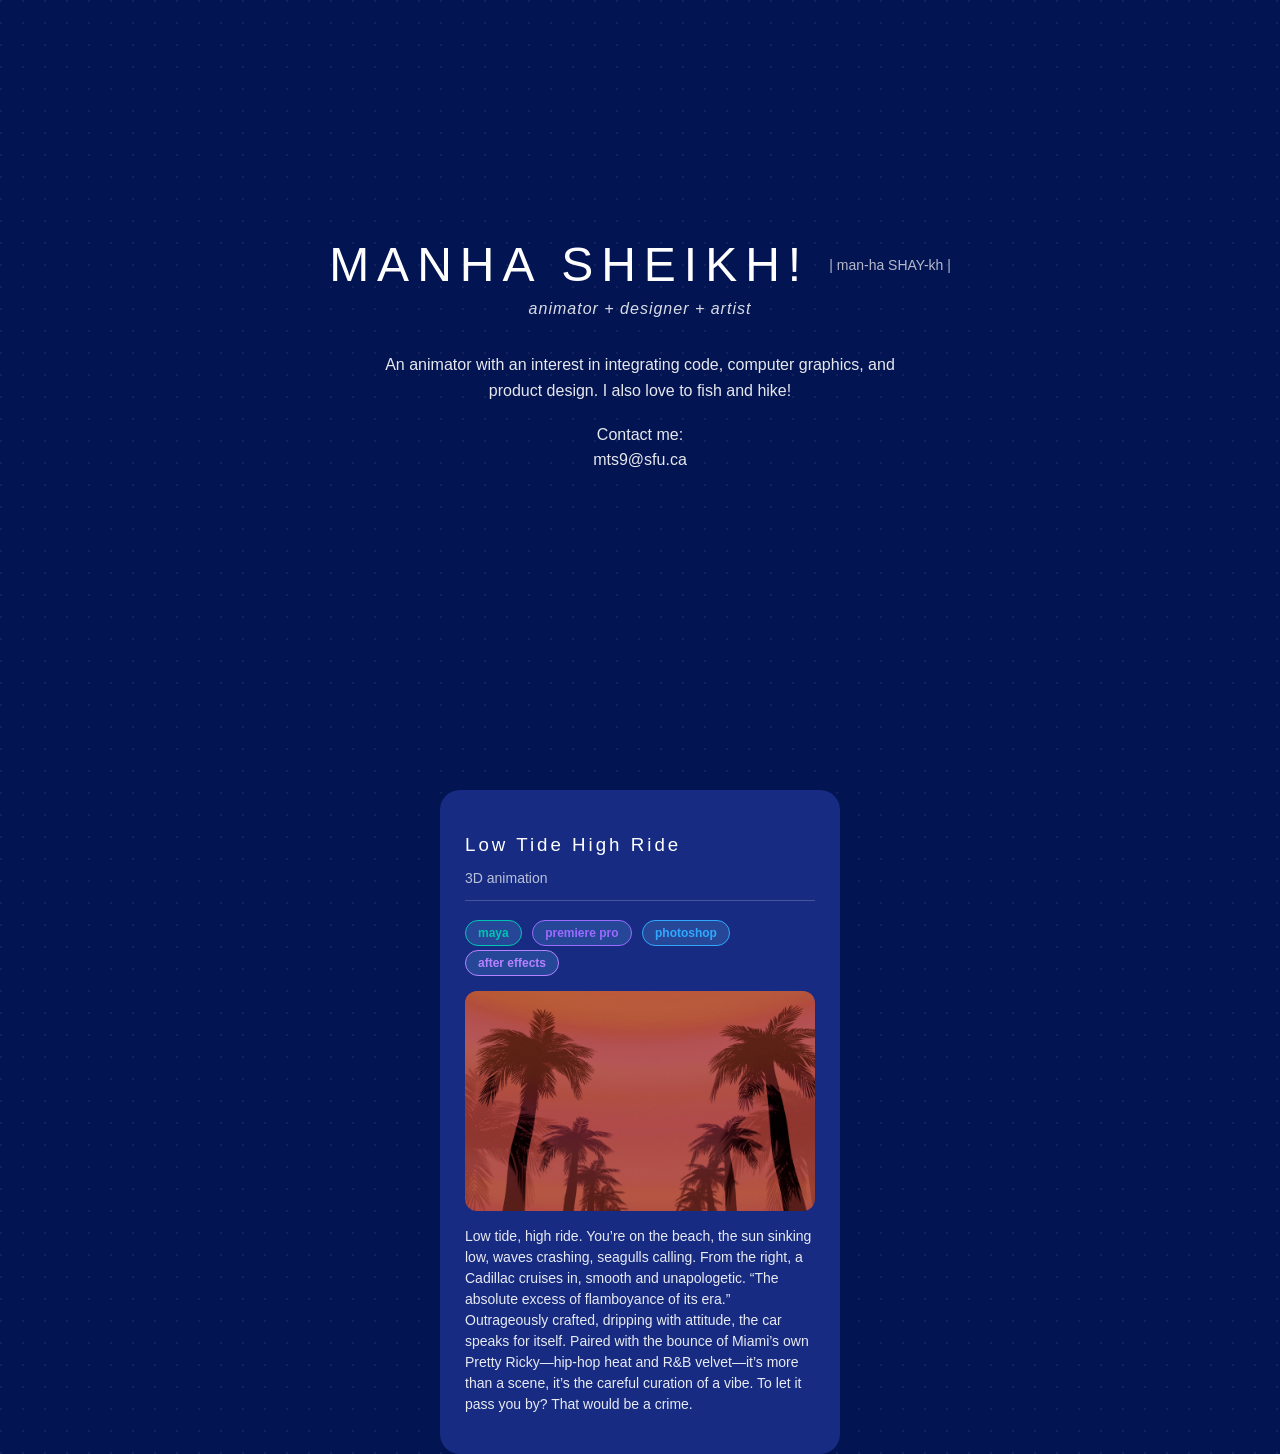
==== portfoliogit/site/index.html @ 8e882d0b "moved everything to one folder" ====
<!DOCTYPE html>
<html lang="en">
<head>
    <meta charset="UTF-8" />
    <meta name="viewport" content="width=device-width, initial-scale=1.0" />
    <title>Portfolio</title>
    <link rel="stylesheet" href="css/homesyle.css" />
</head>
<body>

    <div class="hero">
        <div class="name-area">
            <h1>MANHA SHEIKH!</h1>
            <span class="right-tag">| man-ha SHAY-kh |</span>
        </div>

        <p class="subtitle">animator + designer + artist</p>

        <p class="bio">
            An animator with an interest in integrating code, computer graphics, and 
            product design. I also love to fish and hike!
        </p>

        <p class="bio">
       Contact me:<br>
       mts9@sfu.ca
        </p>
    </div>

    <section class="projects">

        
        <div class="card" id="low-tide-high-ride">
            <h3>Low Tide High Ride</h3>
            <p class="category">3D animation</p>
            <hr>

            <div class="tags">
                <span class="tag" maya-tag="maya-tag">maya</span>
                <span class="tag" premirepro-tag="premirepro-tag">premiere pro</span>
                <span class="tag" photoshop-tag="photoshop-tag">photoshop</span>
                <span class="tag" aftereffects-tag="aftereffects-tag">after effects</span>
            </div>  

            
        <video class="card-media"
            src="img/scene2undertrees_10001.mp4"
            poster="img/scene2undertrees_10001.jpg"
            autoplay
            loop
            muted
            playsinline
        >
            Sorry, your browser doesn't support embedded videos.
        </video>


            <p class="desc">
                Low tide, high ride. You’re on the beach, the sun sinking low, waves crashing, seagulls calling. From the right, a Cadillac cruises in, smooth and unapologetic. “The absolute excess of flamboyance of its era.” Outrageously crafted, dripping with attitude, the car speaks for itself. Paired with the bounce of Miami’s own Pretty Ricky—hip-hop heat and R&B velvet—it’s more than a scene, it’s the careful curation of a vibe. To let it pass you by? That would be a crime.
            </p>


            <a href="lthr.html"
                class="card-overlay-link"
                aria-label="Open Low Tide High Ride case study"></a>

        </div>
        

        <!-- <div class="card">
            <h3>sumn else</h3>
            <p class="category">3D animation</p>
            <hr>

            <div class="tags">
                <span>Blender</span>
                <span>Cycles</span>
                <span>Keyframing</span>
                <span>Animation</span>
            </div>

            <img src="https://via.placeholder.com/350x220" alt="Project Image" />

            <p class="desc">
                Low tide. High ride. You're on the beach; the sun sinking low,
                warm colors spreading across the horizon...
            </p>
        </div> -->

        

         


    </section>

</body>
</html>
---- portfoliogit/site/css/homesyle.css ----
/* Base dark blue + subtle dot grid */
body {
  margin: 0;
  font-family: "Inter", sans-serif;
  color: #fff;
  background-color: #031452; /* base */
  background-image:
    radial-gradient(circle at 1px 1px, rgba(255,255,255,0.06) 1px, transparent 1.2px);
  background-size: 22px 22px; /* spacing of the dots */

  
  transition: background-color 300ms ease, background-image 300ms ease;
  background-image: radial-gradient(circle at 1px 1px, rgba(255,255,255,0.06) 1px, transparent 1.2px);

}


/* When specific cards are hovered, change the entire page background */
body:has(#low-tide-high-ride:hover),
body:has(#low-tide-high-ride:focus-within) {
  background-color: #e45a76; /* deep plum */
  background-image: radial-gradient(circle at 1px 1px, rgba(255,255,255,0.12) 1px, transparent 1.2px);
}


/* Another card → page background (example) */
body:has(#sumn-else:hover),
body:has(#sumn-else:focus-within) {
  background-color: #083b2e; /* deep teal */
  background-image: radial-gradient(circle at 1px 1px, rgba(255,255,255,0.10) 1px, transparent 1.2px);
}



/* Hero Header */
/* Put the hero in the center of the viewport */
.hero {
  min-height: 70vh;           /* or 100vh if you want full height */
  display: flex;
  flex-direction: column;
  align-items: center;         /* horizontal center for the column layout */
  justify-content: center;     /* vertical center */
  max-width: 980px;
  padding: 40px 24px;
  margin: 0 auto;
  text-align: center;
}

/* Keep the rest from Option A */
.name-area { display: flex; align-items: center; gap: 20px; justify-content: center; }
.name-area h1 { letter-spacing: 8px; font-weight: 300; font-size: clamp(32px, 4vw, 48px); margin: 0; }
.right-tag { font-size: 14px; opacity: 0.7; }
.subtitle { margin-top: 8px; font-style: italic; opacity: 0.85; letter-spacing: 1px; }
.bio { max-width: 560px; margin: 18px auto 0; line-height: 1.6; opacity: 0.9; }

/* Projects Section */
.projects {
    display: flex;
    justify-content: center;
    gap: 40px;
    margin-top: 80px;
    flex-wrap: wrap;
}

.card {
    background: #162b81;
    padding: 25px;
    width: 350px;
    border-radius: 20px;
}


/* Low Tide High Ride — unique card hover color */
#low-tide-high-ride:hover,
#low-tide-high-ride:focus-within {
  background: #e11a6d; /* pick a color that complements the page plum */
}



.card:hover {
  background: #2b4ccd;                /* new background colour */
  transform: scale(1.03);             /* slight pop-out */
  box-shadow: 0 12px 25px rgba(0, 0, 0, 0.35); /* optional depth */
}


.card h3 {
    letter-spacing: 3px;
    margin-bottom: 5px;
    font-weight: 500;
}

.category {
    font-size: 14px;
    opacity: 0.7;
}

hr {
    border: none;
    border-top: 1px solid rgba(255,255,255,0.2);
    margin: 10px 0 15px 0;
}

.tags span {
    /* background: rgba(255,255,255,0.1);
    padding: 5px 10px;
    border-radius: 30px;
    font-size: 12px;
    margin-right: 6px; */

    --c: #6ec1ff;

  /* background is a translucent tint of the same color */
  /* using rgba() so it works everywhere */
  background: rgba(110, 193, 255, 0.18); /* will be overridden below via var() */

  color: var(--c);
  border: 1px solid var(--c);
  padding: 6px 12px;
  border-radius: 999px;
  font-size: 12px;
  font-weight: 600;
  display: inline-block;
  margin: 4px 6px 0 0;
  line-height: 1;
  white-space: nowrap;

}



.tag[maya-tag] {
  --c: #00c4b3;   /* Maya teal */
}

.tag[premirepro-tag] {
  --c: #9b6bff;   /* Premiere Pro purple */
}

.tag[photoshop-tag] {
  --c: #31a8ff;   /* Photoshop blue */
}

.tag[aftereffects-tag] {
  --c: #b583ff;   /* After Effects lavender */
}

/* Ensure the overlay can sit on top and respect the rounded corners */
.card {
  position: relative;
  overflow: hidden; /* keeps overlay clipped to the card’s rounded corners */
}

/* Full-card overlay link (Option 2) */
.card-overlay-link {
  position: absolute;
  inset: 0;                /* top:0; right:0; bottom:0; left:0 */
  z-index: 5;
  border-radius: inherit;  /* match the card’s 20px rounding */
  text-indent: -9999px;    /* hide text visually but keep it accessible */
  /* Avoid default link underline + color bleeding */
  text-decoration: none;
  color: inherit;
}

/* Make the overlay focusable outline visible on dark background */
.card-overlay-link:focus-visible {
  outline: 2px solid rgba(255,255,255,0.7);
  outline-offset: 4px; /* sits inside because of overflow:hidden */
}

/* Pointer shows it’s clickable when hovering the card area */
.card:hover,
.card:has(.card-overlay-link:hover) {
  cursor: pointer;
}

/* Optional: subtle lift on hover/focus, reusing your vibe */
.card {
  transition: transform 120ms ease, box-shadow 180ms ease;
}

.card:hover,
.card:focus-within {
  transform: scale(1.03); /* you already had this; keeps behavior consistent */
  box-shadow: 0 12px 25px rgba(0, 0, 0, 0.35);
}

/* Preserve your special per-card hover colors (these already work). 
   The overlay is a link, so :focus-within will be triggered by keyboard focus. */
#low-tide-high-ride:hover,
#low-tide-high-ride:focus-within {
  background: #e11a6d;
}

/* If you want the overlay not to block inner interactive elements (e.g., tags), 
   you can selectively disable pointer events on those elements: */
.card .tags,
.card .tags * {
  position: relative;
  z-index: 6;            /* above the overlay so they stay clickable */
  /* Optional: keep normal cursor on the tags */
  cursor: default;
}


.card img {
    width: 100%;
    border-radius: 12px;
    margin: 15px 0;
}

.desc {
    font-size: 14px;
    line-height: 1.5;
    opacity: 0.9;
}

/* Reuse same sizing and rounded corners as the image had */
.card .card-media {
    width: 100%;
    height: 220px;           /* same visual height as before */
    border-radius: 12px;
    margin: 15px 0;
    display: block;
    object-fit: cover;       /* crop to fill without distortion */
    background: #000;        /* graceful background while loading */

    pointer-events: none; /* prevents click/hover UI from appearing */

}

/* Optional: remove default focus outline color and make it visible on dark bg */
.card .card-media:focus {
    outline: 2px solid rgba(255,255,255,0.6);
    outline-offset: 2px;
}

/* Responsive (optional): keep a fixed aspect ratio instead of fixed height) */
@media (max-width: 520px) {
    .card .card-media {
        height: auto;
        aspect-ratio: 16 / 9;   /* keep it neat on small screens */
    }

    .name-area { gap: 12px; }
  .right-tag { font-size: 12px; }
  .bio { max-width: 90ch; }
}


@media (prefers-reduced-motion: reduce) {
  body, .card { transition: none; }
}
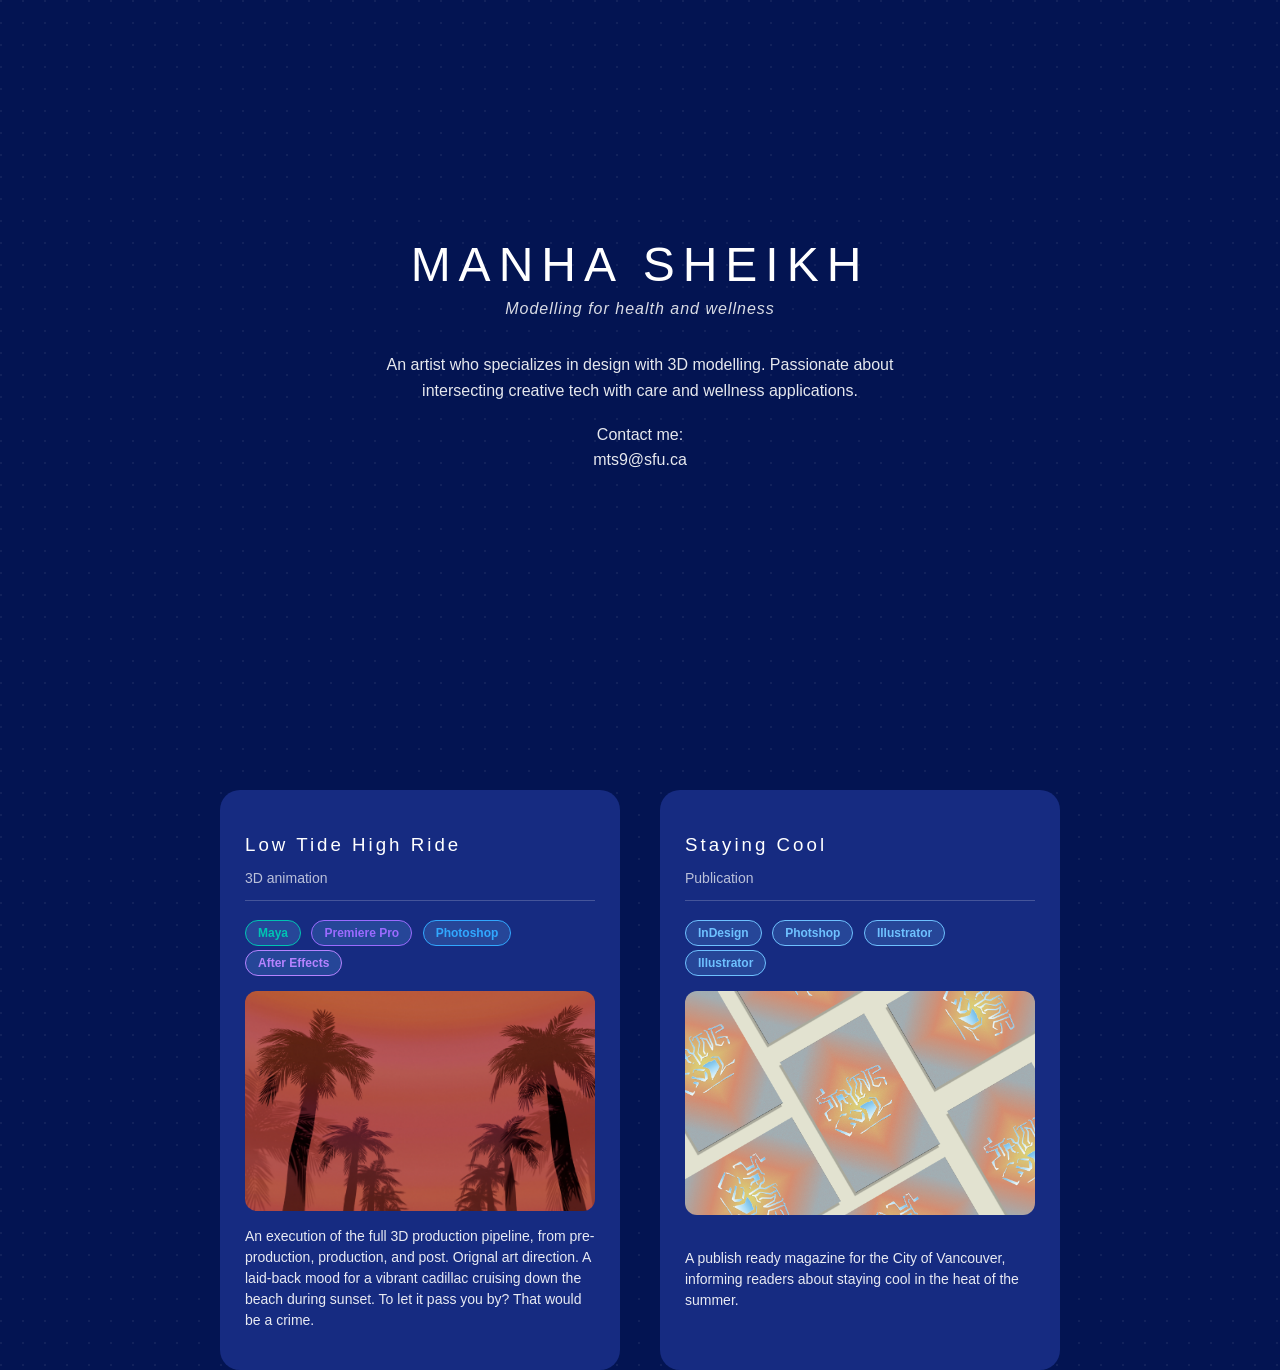
==== commit cc842d54: "added new project" ====
--- a/portfoliogit/site/index.html
+++ b/portfoliogit/site/index.html
@@ -10,15 +10,14 @@
 
     <div class="hero">
         <div class="name-area">
-            <h1>MANHA SHEIKH!</h1>
-            <span class="right-tag">| man-ha SHAY-kh |</span>
+            <h1>MANHA SHEIKH</h1>
+            <!-- <span class="right-tag">| man-ha SHAY-kh |</span> -->
         </div>
 
-        <p class="subtitle">animator + designer + artist</p>
+        <p class="subtitle">Modelling for health and wellness</p>
 
         <p class="bio">
-            An animator with an interest in integrating code, computer graphics, and 
-            product design. I also love to fish and hike!
+            An artist who specializes in design with 3D modelling. Passionate about intersecting creative tech with care and wellness applications. 
         </p>
 
         <p class="bio">
@@ -36,10 +35,10 @@
             <hr>
 
             <div class="tags">
-                <span class="tag" maya-tag="maya-tag">maya</span>
-                <span class="tag" premirepro-tag="premirepro-tag">premiere pro</span>
-                <span class="tag" photoshop-tag="photoshop-tag">photoshop</span>
-                <span class="tag" aftereffects-tag="aftereffects-tag">after effects</span>
+                <span class="tag" maya-tag="maya-tag">Maya</span>
+                <span class="tag" premirepro-tag="premirepro-tag">Premiere Pro</span>
+                <span class="tag" photoshop-tag="photoshop-tag">Photoshop</span>
+                <span class="tag" aftereffects-tag="aftereffects-tag">After Effects</span>
             </div>  
 
             
@@ -56,7 +55,7 @@
 
 
             <p class="desc">
-                Low tide, high ride. You’re on the beach, the sun sinking low, waves crashing, seagulls calling. From the right, a Cadillac cruises in, smooth and unapologetic. “The absolute excess of flamboyance of its era.” Outrageously crafted, dripping with attitude, the car speaks for itself. Paired with the bounce of Miami’s own Pretty Ricky—hip-hop heat and R&B velvet—it’s more than a scene, it’s the careful curation of a vibe. To let it pass you by? That would be a crime.
+                An execution of the full 3D production pipeline, from pre-production, production, and post. Orignal art direction. A laid-back mood for a vibrant cadillac cruising down the beach during sunset. To let it pass you by? That would be a crime.
             </p>
 
 
@@ -67,25 +66,28 @@
         </div>
         
 
-        <!-- <div class="card">
-            <h3>sumn else</h3>
-            <p class="category">3D animation</p>
+        <div class="card" id="staying-cool">
+            <h3>Staying Cool</h3>
+            <p class="category">Publication</p>
             <hr>
 
             <div class="tags">
-                <span>Blender</span>
-                <span>Cycles</span>
-                <span>Keyframing</span>
-                <span>Animation</span>
+                <span>InDesign</span>
+                <span>Photshop</span>
+                <span>Illustrator</span>
+                <span>Illustrator</span>
             </div>
 
-            <img src="https://via.placeholder.com/350x220" alt="Project Image" />
+            <img src="img/stayingcoolposter.png" alt="Front cover of 'staying cool' magazine" />
 
             <p class="desc">
-                Low tide. High ride. You're on the beach; the sun sinking low,
-                warm colors spreading across the horizon...
+               A publish ready magazine for the City of Vancouver, informing readers about staying cool in the heat of the summer. 
             </p>
-        </div> -->
+
+            <a href="stayingcool.html"
+                class="card-overlay-link"
+                aria-label="Open Low Tide High Ride case study"></a>
+        </div>
 
         
 
